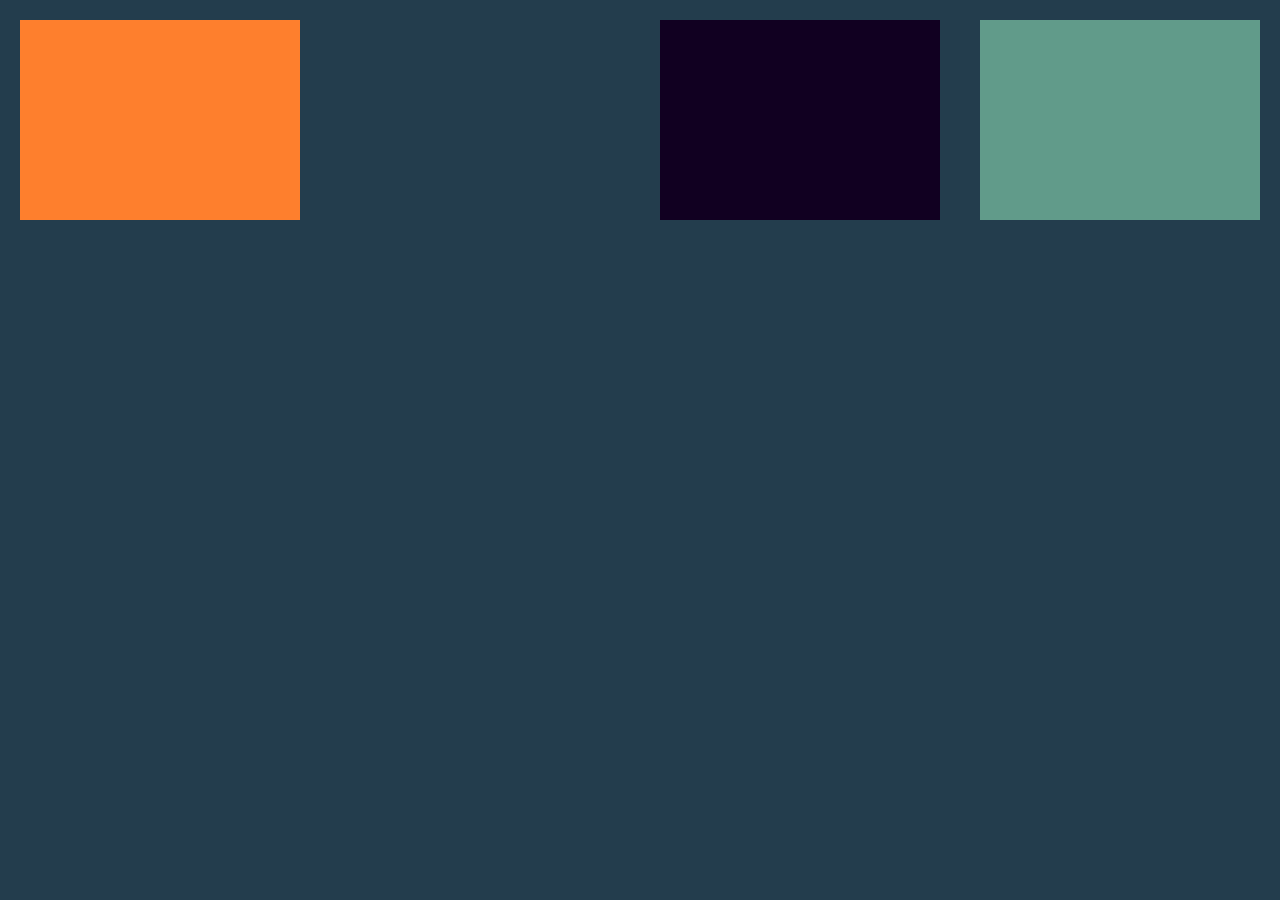
==== index.html @ af76bd1c "Update index.html" ====
<!DOCTYPE html>
<html lang="en">
  <head>
    <meta charset="UTF-8" />
    <meta name="viewport" content="width=device-width, initial-scale=1.0" />
    <title>Color Assignment</title>
    <link rel="stylesheet" href="style.css" />
  </head>
  <body>
    <style>
      body {
        background-color: rgb(35, 61, 77);
      }
      </style>  
    <main class="grid">
      <div class="one"></div>
      <div class="two"></div>
      <div class="three"></div>
      <div class="four"></div>
    </main>

    
  </body>
</html>
---- style.css ----
* {
  box-sizing: border-box;
}
body {
  margin: 0;
}

.grid {
   display: flex; 

}

.grid div {
  flex: 1;
  height: 200px;
  background-color: #cccccc;
  margin: 20px;
}

.grid .one {
  background-color: #FE7F2D;
}

.grid .two {
  background-color: rgb(35, 61, 77);
}

.grid .three {
  background-color: rgba(17,0,33,24);
}

.grid .four {
  background-color: #619B8A;
}
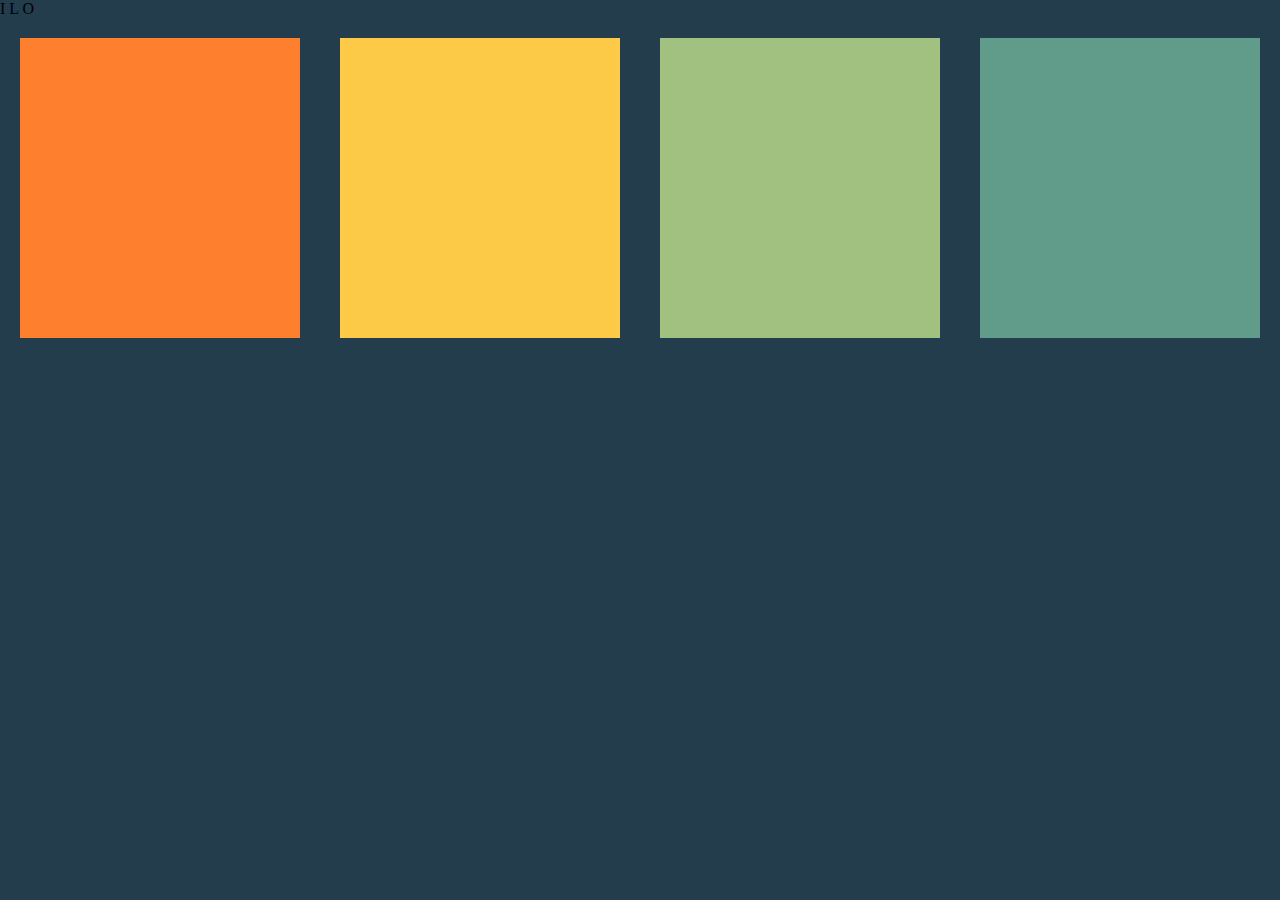
==== commit 38333390: "Update index.html" ====
--- a/index.html
+++ b/index.html
@@ -7,6 +7,11 @@
     <link rel="stylesheet" href="style.css" />
   </head>
   <body>
+    <div class="word">
+<span>I</span>
+<span>L</span>
+<span>O</span>
+    </div>
     <style>
       body {
         background-color: rgb(35, 61, 77);
--- a/style.css
+++ b/style.css
@@ -12,7 +12,7 @@
 
 .grid div {
   flex: 1;
-  height: 200px;
+  height: 300px;
   background-color: #cccccc;
   margin: 20px;
 }
@@ -22,11 +22,11 @@
 }
 
 .grid .two {
-  background-color: rgb(35, 61, 77);
+  background-color: rgb(252, 202, 70);
 }
 
 .grid .three {
-  background-color: rgba(17,0,33,24);
+  background-color: #A1C181;
 }
 
 .grid .four {
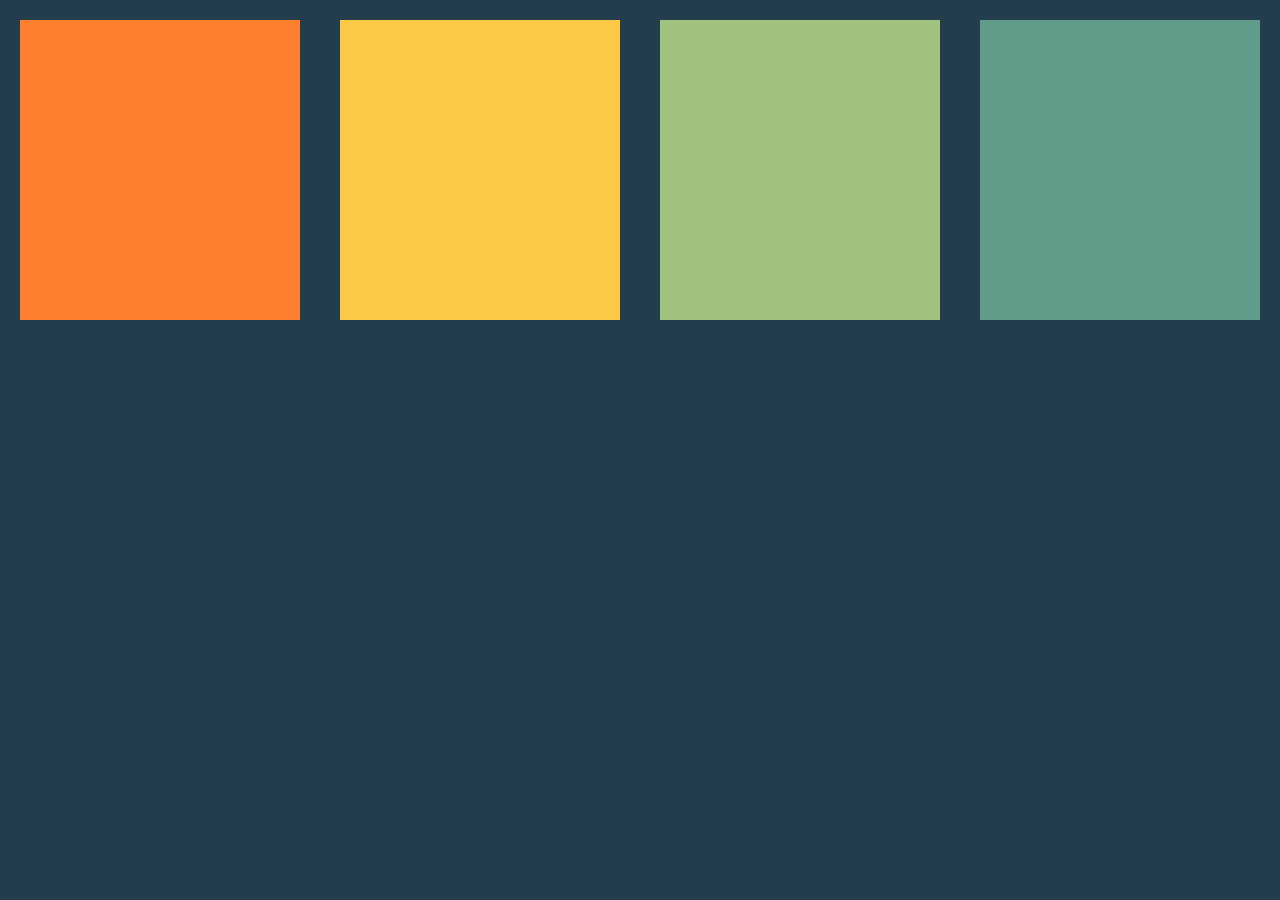
==== commit ab0be5dd: "Update index.html" ====
--- a/index.html
+++ b/index.html
@@ -7,12 +7,8 @@
     <link rel="stylesheet" href="style.css" />
   </head>
   <body>
-    <div class="word">
-<span>I</span>
-<span>L</span>
-<span>O</span>
-    </div>
-    <style>
+  
+  <style>
       body {
         background-color: rgb(35, 61, 77);
       }
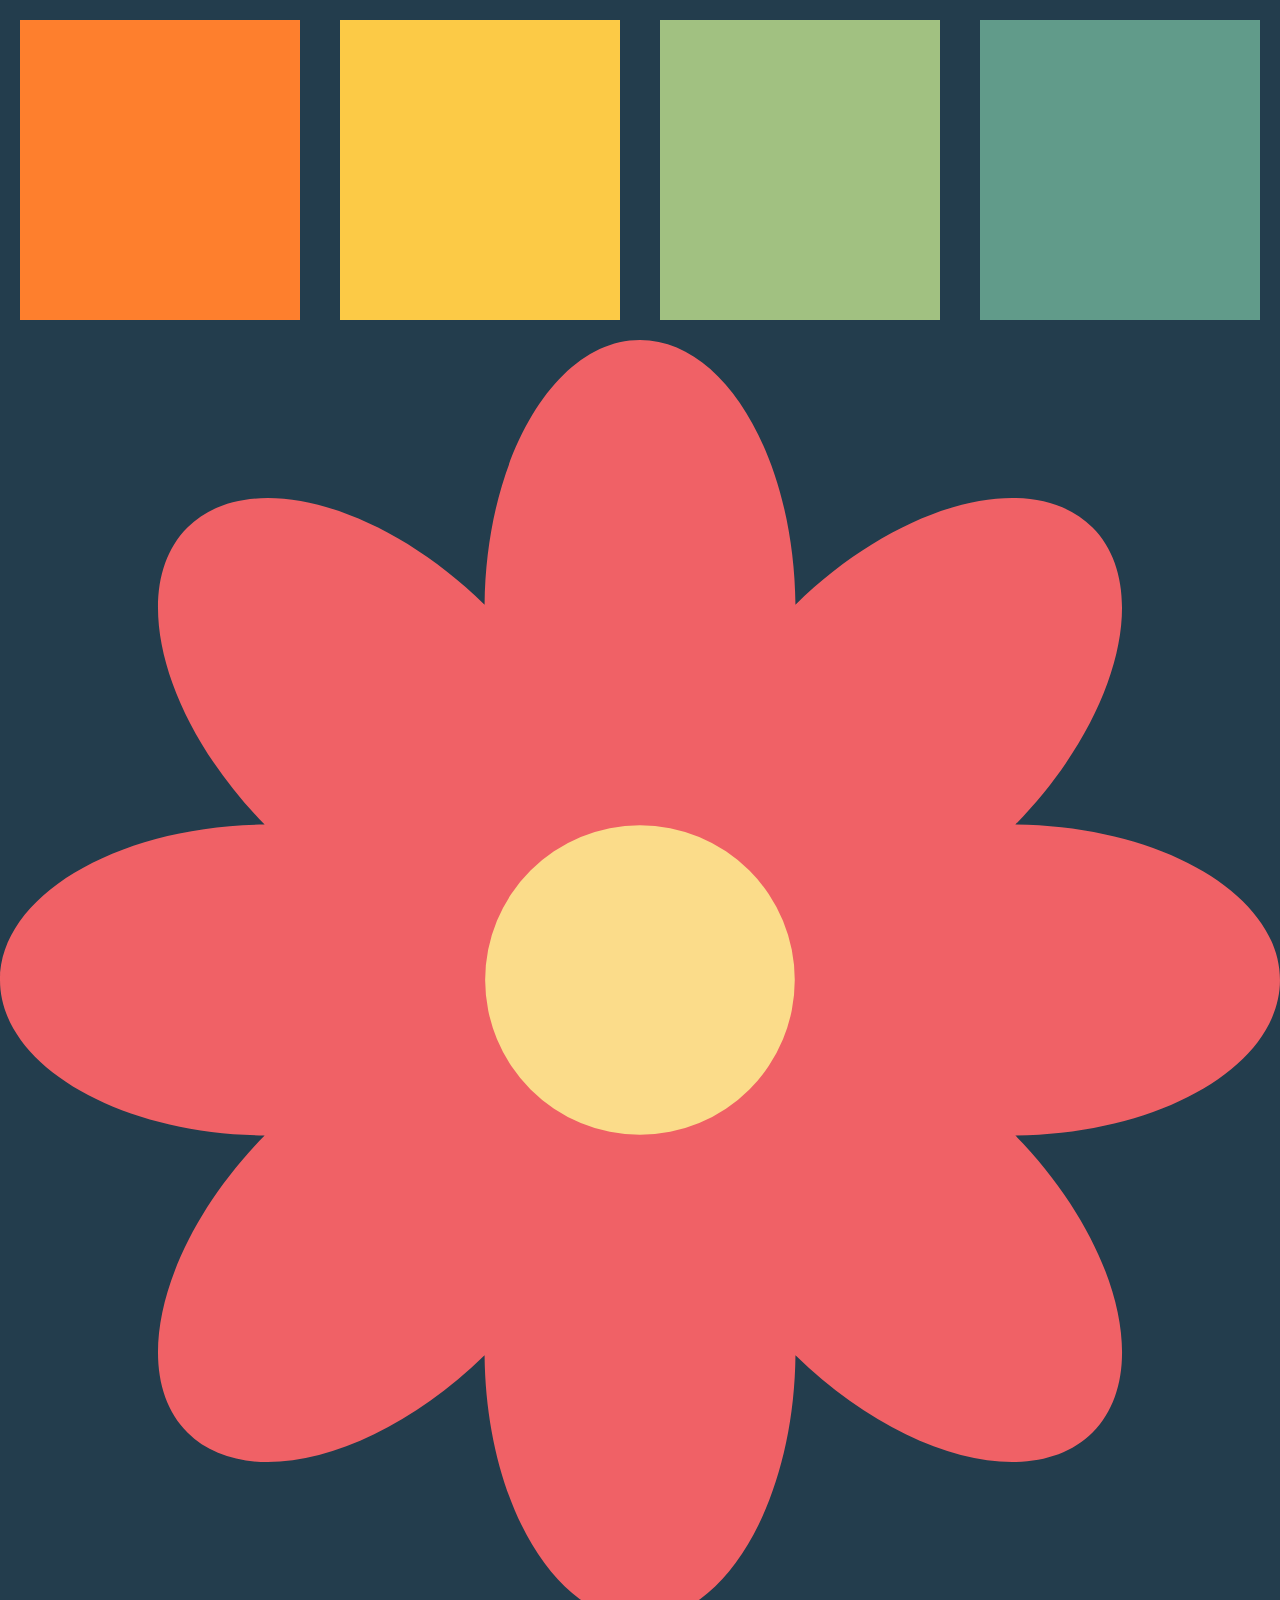
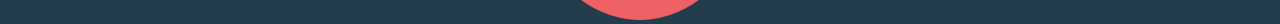
==== commit 74c6e2f0: "Update index.html" ====
--- a/index.html
+++ b/index.html
@@ -4,7 +4,7 @@
     <meta charset="UTF-8" />
     <meta name="viewport" content="width=device-width, initial-scale=1.0" />
     <title>Color Assignment</title>
-    <link rel="stylesheet" href="style.css" />
+     <link rel="stylesheet" href="style.css" />
   </head>
   <body>
   
@@ -13,13 +13,17 @@
         background-color: rgb(35, 61, 77);
       }
       </style>  
+      
     <main class="grid">
       <div class="one"></div>
       <div class="two"></div>
       <div class="three"></div>
       <div class="four"></div>
     </main>
-
+    <div class="flower-box">
+      <svg xmlns="http://www.w3.org/2000/svg" viewBox="0 0 671.2 671.23"><defs><style>.cls-1{fill:#f06166;}.cls-1,.cls-2{fill-rule:evenodd;}.cls-2{fill:#fbdc8a;}</style></defs><title>flower</title><g id="Layer_2" data-name="Layer 2"><g id="flower"><path id="_Compound_Path_" data-name="&lt;Compound Path&gt;" class="cls-1" d="M98.29,572.91C66.81,541.43,85,472.06,138.77,417.14,61.89,416.32,0,380.14,0,335.63s61.89-80.73,138.77-81.54C85,199.17,66.81,129.8,98.29,98.32S199.16,85,254.1,138.78C254.88,61.89,291.07,0,335.61,0s80.72,61.92,81.52,138.78c54.93-53.79,124.3-72,155.78-40.46s13.32,100.85-40.47,155.77c76.86.81,138.76,37,138.76,81.54s-61.9,80.72-138.76,81.51c53.79,54.92,72,124.29,40.47,155.79s-100.86,13.28-155.78-40.49c-.8,76.87-37,138.79-81.52,138.79s-80.73-61.92-81.51-138.79c-54.94,53.77-124.3,72-155.81,40.49v0ZM276.19,311a49.41,49.41,0,0,1,0,49.22A49.59,49.59,0,0,1,311,395a49.66,49.66,0,0,1,49.23,0A49.67,49.67,0,0,1,395,360.21,49.64,49.64,0,0,1,395,311a49.46,49.46,0,0,1-34.77-34.79,49.4,49.4,0,0,1-49.23,0A49.38,49.38,0,0,1,276.19,311Z"/></g><g id="Layer_2-2" data-name="Layer 2"><path id="_Path_" data-name="&lt;Path&gt;" class="cls-2" d="M335.59,416.79A81.18,81.18,0,1,0,254.4,335.6,81.34,81.34,0,0,0,335.59,416.79Z"/></g></g></svg>
+    </div>
+    
     
   </body>
 </html>
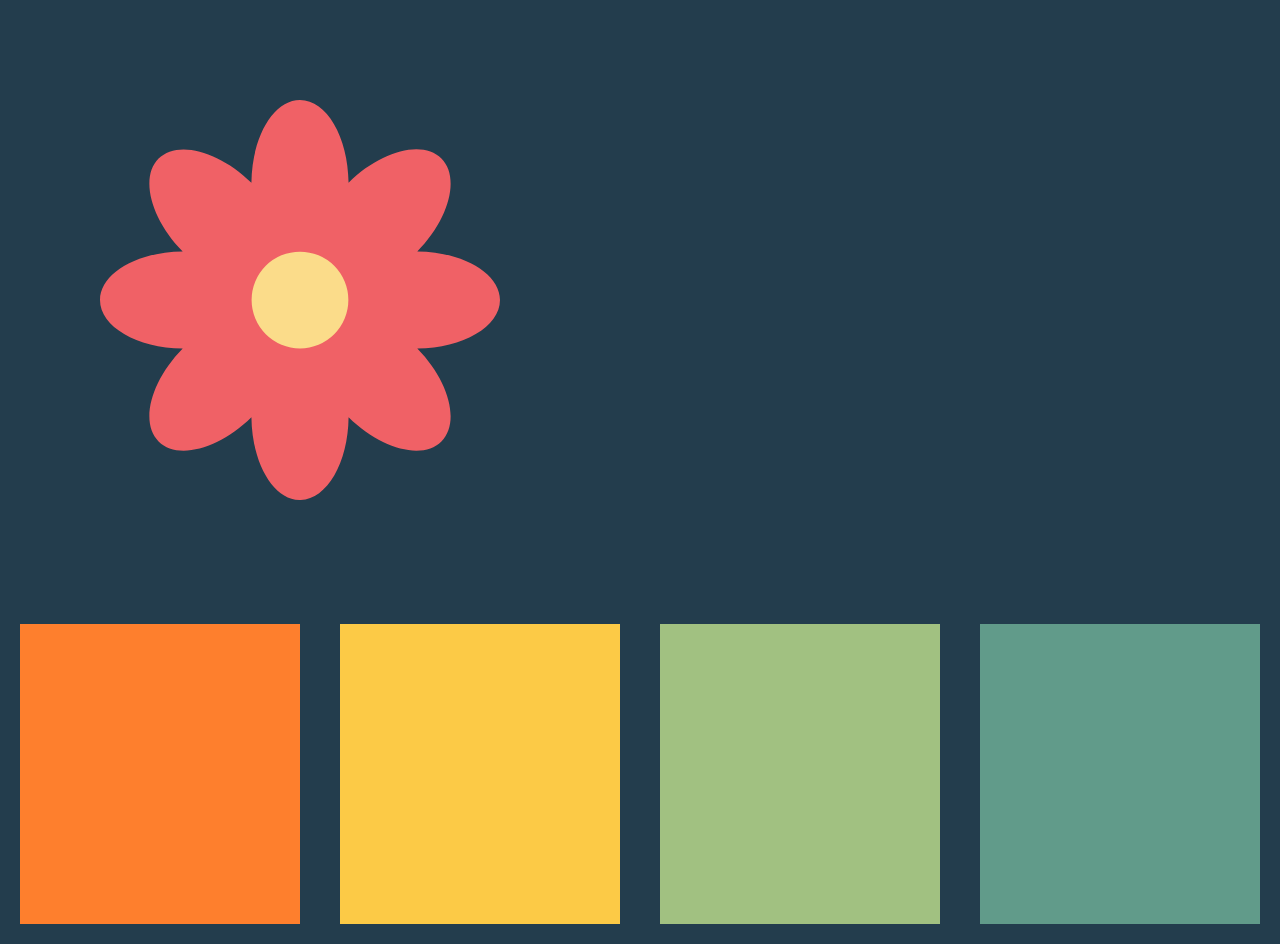
==== commit e9b9206b: "Update index.html" ====
--- a/index.html
+++ b/index.html
@@ -7,7 +7,9 @@
      <link rel="stylesheet" href="style.css" />
   </head>
   <body>
-  
+    <div class="flower-box">
+      <svg xmlns="http://www.w3.org/2000/svg" viewBox="0 0 671.2 671.23"><defs><style>.cls-1{fill:#f06166;}.cls-1,.cls-2{fill-rule:evenodd;}.cls-2{fill:#fbdc8a;}</style></defs><title>flower</title><g id="Layer_2" data-name="Layer 2"><g id="flower"><path id="_Compound_Path_" data-name="&lt;Compound Path&gt;" class="cls-1" d="M98.29,572.91C66.81,541.43,85,472.06,138.77,417.14,61.89,416.32,0,380.14,0,335.63s61.89-80.73,138.77-81.54C85,199.17,66.81,129.8,98.29,98.32S199.16,85,254.1,138.78C254.88,61.89,291.07,0,335.61,0s80.72,61.92,81.52,138.78c54.93-53.79,124.3-72,155.78-40.46s13.32,100.85-40.47,155.77c76.86.81,138.76,37,138.76,81.54s-61.9,80.72-138.76,81.51c53.79,54.92,72,124.29,40.47,155.79s-100.86,13.28-155.78-40.49c-.8,76.87-37,138.79-81.52,138.79s-80.73-61.92-81.51-138.79c-54.94,53.77-124.3,72-155.81,40.49v0ZM276.19,311a49.41,49.41,0,0,1,0,49.22A49.59,49.59,0,0,1,311,395a49.66,49.66,0,0,1,49.23,0A49.67,49.67,0,0,1,395,360.21,49.64,49.64,0,0,1,395,311a49.46,49.46,0,0,1-34.77-34.79,49.4,49.4,0,0,1-49.23,0A49.38,49.38,0,0,1,276.19,311Z"/></g><g id="Layer_2-2" data-name="Layer 2"><path id="_Path_" data-name="&lt;Path&gt;" class="cls-2" d="M335.59,416.79A81.18,81.18,0,1,0,254.4,335.6,81.34,81.34,0,0,0,335.59,416.79Z"/></g></g></svg>
+    </div>
   <style>
       body {
         background-color: rgb(35, 61, 77);
@@ -20,9 +22,7 @@
       <div class="three"></div>
       <div class="four"></div>
     </main>
-    <div class="flower-box">
-      <svg xmlns="http://www.w3.org/2000/svg" viewBox="0 0 671.2 671.23"><defs><style>.cls-1{fill:#f06166;}.cls-1,.cls-2{fill-rule:evenodd;}.cls-2{fill:#fbdc8a;}</style></defs><title>flower</title><g id="Layer_2" data-name="Layer 2"><g id="flower"><path id="_Compound_Path_" data-name="&lt;Compound Path&gt;" class="cls-1" d="M98.29,572.91C66.81,541.43,85,472.06,138.77,417.14,61.89,416.32,0,380.14,0,335.63s61.89-80.73,138.77-81.54C85,199.17,66.81,129.8,98.29,98.32S199.16,85,254.1,138.78C254.88,61.89,291.07,0,335.61,0s80.72,61.92,81.52,138.78c54.93-53.79,124.3-72,155.78-40.46s13.32,100.85-40.47,155.77c76.86.81,138.76,37,138.76,81.54s-61.9,80.72-138.76,81.51c53.79,54.92,72,124.29,40.47,155.79s-100.86,13.28-155.78-40.49c-.8,76.87-37,138.79-81.52,138.79s-80.73-61.92-81.51-138.79c-54.94,53.77-124.3,72-155.81,40.49v0ZM276.19,311a49.41,49.41,0,0,1,0,49.22A49.59,49.59,0,0,1,311,395a49.66,49.66,0,0,1,49.23,0A49.67,49.67,0,0,1,395,360.21,49.64,49.64,0,0,1,395,311a49.46,49.46,0,0,1-34.77-34.79,49.4,49.4,0,0,1-49.23,0A49.38,49.38,0,0,1,276.19,311Z"/></g><g id="Layer_2-2" data-name="Layer 2"><path id="_Path_" data-name="&lt;Path&gt;" class="cls-2" d="M335.59,416.79A81.18,81.18,0,1,0,254.4,335.6,81.34,81.34,0,0,0,335.59,416.79Z"/></g></g></svg>
-    </div>
+    
     
     
   </body>
--- a/style.css
+++ b/style.css
@@ -32,5 +32,8 @@
 .grid .four {
   background-color: #619B8A;
 }
+.flower-box {
+  width: 400px;
+  margin: 100px;
+}
 
-
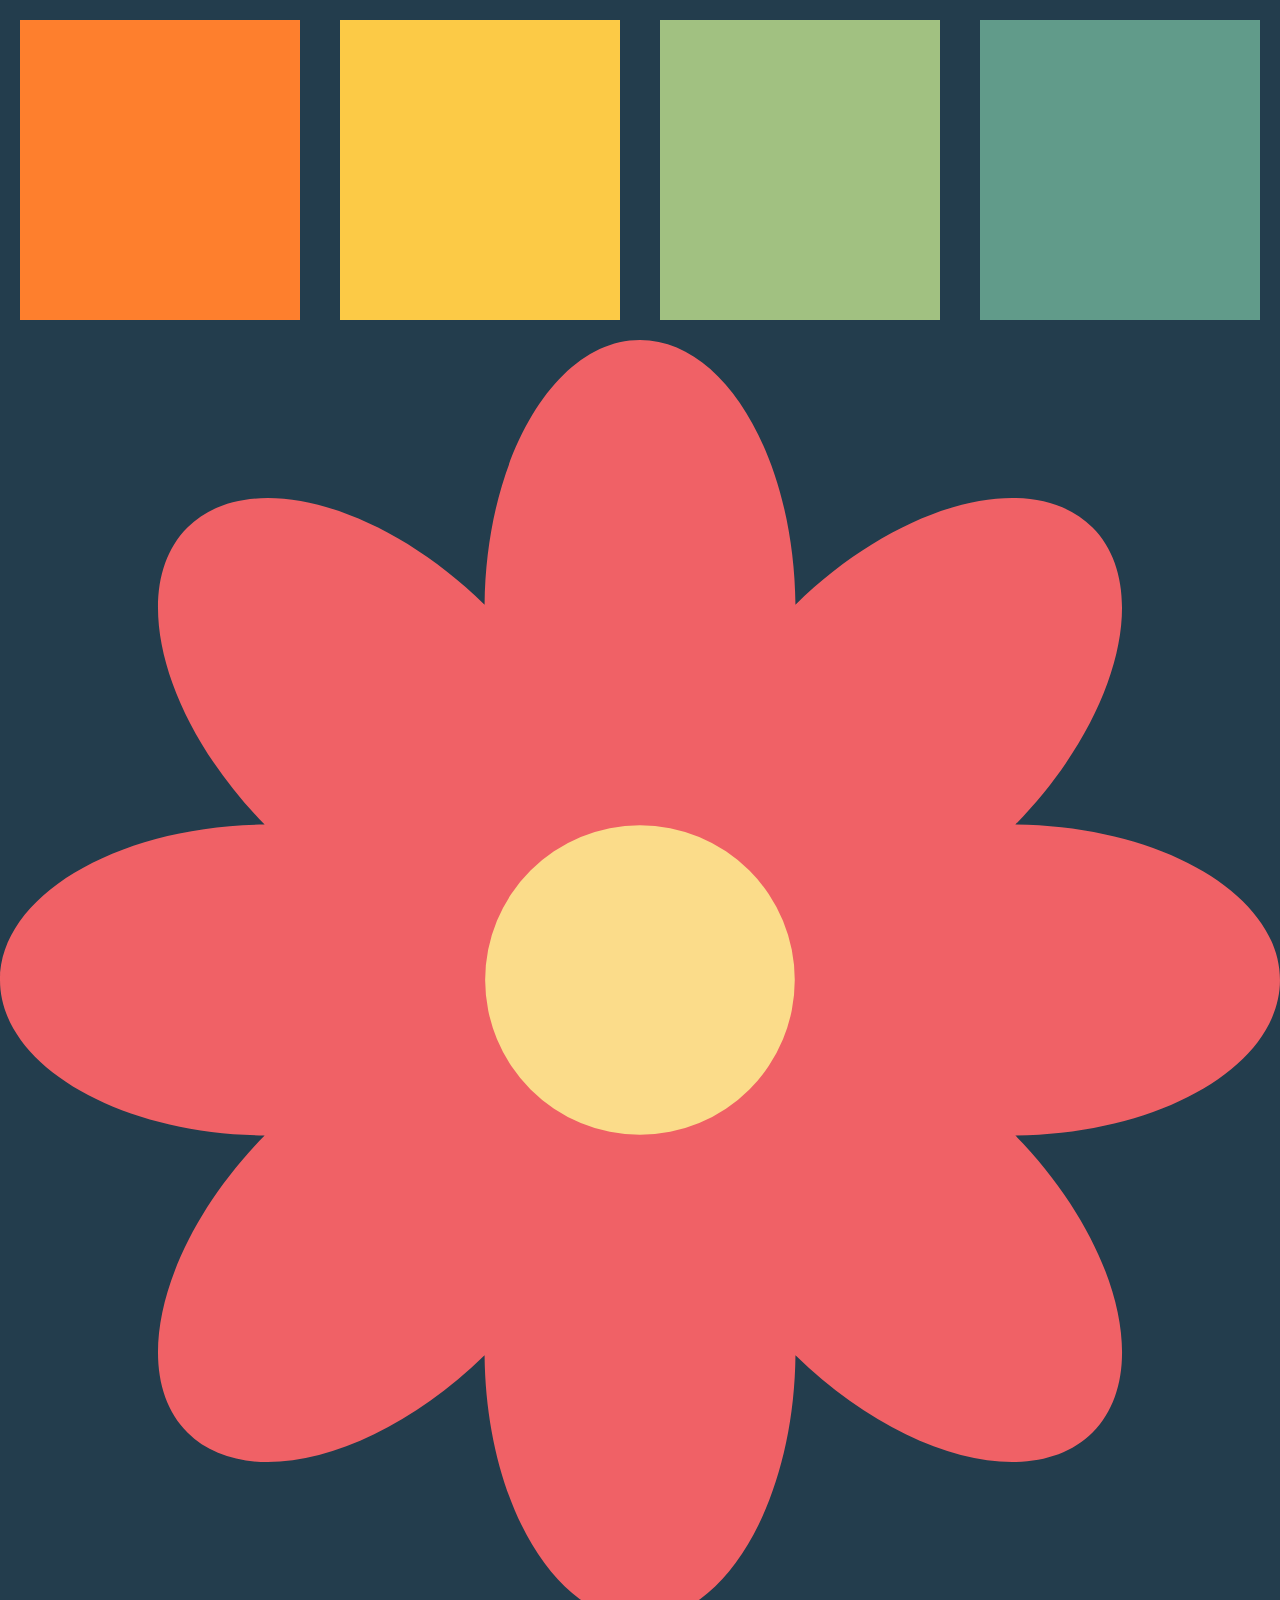
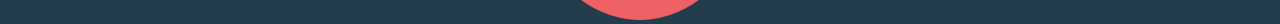
==== commit 1bfbb1ee: "Update index.html" ====
--- a/index.html
+++ b/index.html
@@ -7,9 +7,7 @@
      <link rel="stylesheet" href="style.css" />
   </head>
   <body>
-    <div class="flower-box">
-      <svg xmlns="http://www.w3.org/2000/svg" viewBox="0 0 671.2 671.23"><defs><style>.cls-1{fill:#f06166;}.cls-1,.cls-2{fill-rule:evenodd;}.cls-2{fill:#fbdc8a;}</style></defs><title>flower</title><g id="Layer_2" data-name="Layer 2"><g id="flower"><path id="_Compound_Path_" data-name="&lt;Compound Path&gt;" class="cls-1" d="M98.29,572.91C66.81,541.43,85,472.06,138.77,417.14,61.89,416.32,0,380.14,0,335.63s61.89-80.73,138.77-81.54C85,199.17,66.81,129.8,98.29,98.32S199.16,85,254.1,138.78C254.88,61.89,291.07,0,335.61,0s80.72,61.92,81.52,138.78c54.93-53.79,124.3-72,155.78-40.46s13.32,100.85-40.47,155.77c76.86.81,138.76,37,138.76,81.54s-61.9,80.72-138.76,81.51c53.79,54.92,72,124.29,40.47,155.79s-100.86,13.28-155.78-40.49c-.8,76.87-37,138.79-81.52,138.79s-80.73-61.92-81.51-138.79c-54.94,53.77-124.3,72-155.81,40.49v0ZM276.19,311a49.41,49.41,0,0,1,0,49.22A49.59,49.59,0,0,1,311,395a49.66,49.66,0,0,1,49.23,0A49.67,49.67,0,0,1,395,360.21,49.64,49.64,0,0,1,395,311a49.46,49.46,0,0,1-34.77-34.79,49.4,49.4,0,0,1-49.23,0A49.38,49.38,0,0,1,276.19,311Z"/></g><g id="Layer_2-2" data-name="Layer 2"><path id="_Path_" data-name="&lt;Path&gt;" class="cls-2" d="M335.59,416.79A81.18,81.18,0,1,0,254.4,335.6,81.34,81.34,0,0,0,335.59,416.79Z"/></g></g></svg>
-    </div>
+    
   <style>
       body {
         background-color: rgb(35, 61, 77);
@@ -22,7 +20,9 @@
       <div class="three"></div>
       <div class="four"></div>
     </main>
-    
+    <div class="flower-box">
+      <svg xmlns="http://www.w3.org/2000/svg" viewBox="0 0 671.2 671.23"><defs><style>.cls-1{fill:#f06166;}.cls-1,.cls-2{fill-rule:evenodd;}.cls-2{fill:#fbdc8a;}</style></defs><title>flower</title><g id="Layer_2" data-name="Layer 2"><g id="flower"><path id="_Compound_Path_" data-name="&lt;Compound Path&gt;" class="cls-1" d="M98.29,572.91C66.81,541.43,85,472.06,138.77,417.14,61.89,416.32,0,380.14,0,335.63s61.89-80.73,138.77-81.54C85,199.17,66.81,129.8,98.29,98.32S199.16,85,254.1,138.78C254.88,61.89,291.07,0,335.61,0s80.72,61.92,81.52,138.78c54.93-53.79,124.3-72,155.78-40.46s13.32,100.85-40.47,155.77c76.86.81,138.76,37,138.76,81.54s-61.9,80.72-138.76,81.51c53.79,54.92,72,124.29,40.47,155.79s-100.86,13.28-155.78-40.49c-.8,76.87-37,138.79-81.52,138.79s-80.73-61.92-81.51-138.79c-54.94,53.77-124.3,72-155.81,40.49v0ZM276.19,311a49.41,49.41,0,0,1,0,49.22A49.59,49.59,0,0,1,311,395a49.66,49.66,0,0,1,49.23,0A49.67,49.67,0,0,1,395,360.21,49.64,49.64,0,0,1,395,311a49.46,49.46,0,0,1-34.77-34.79,49.4,49.4,0,0,1-49.23,0A49.38,49.38,0,0,1,276.19,311Z"/></g><g id="Layer_2-2" data-name="Layer 2"><path id="_Path_" data-name="&lt;Path&gt;" class="cls-2" d="M335.59,416.79A81.18,81.18,0,1,0,254.4,335.6,81.34,81.34,0,0,0,335.59,416.79Z"/></g></g></svg>
+    </div>
     
     
   </body>
--- a/style.css
+++ b/style.css
@@ -32,8 +32,5 @@
 .grid .four {
   background-color: #619B8A;
 }
-.flower-box {
-  width: 400px;
-  margin: 100px;
-}
 
+
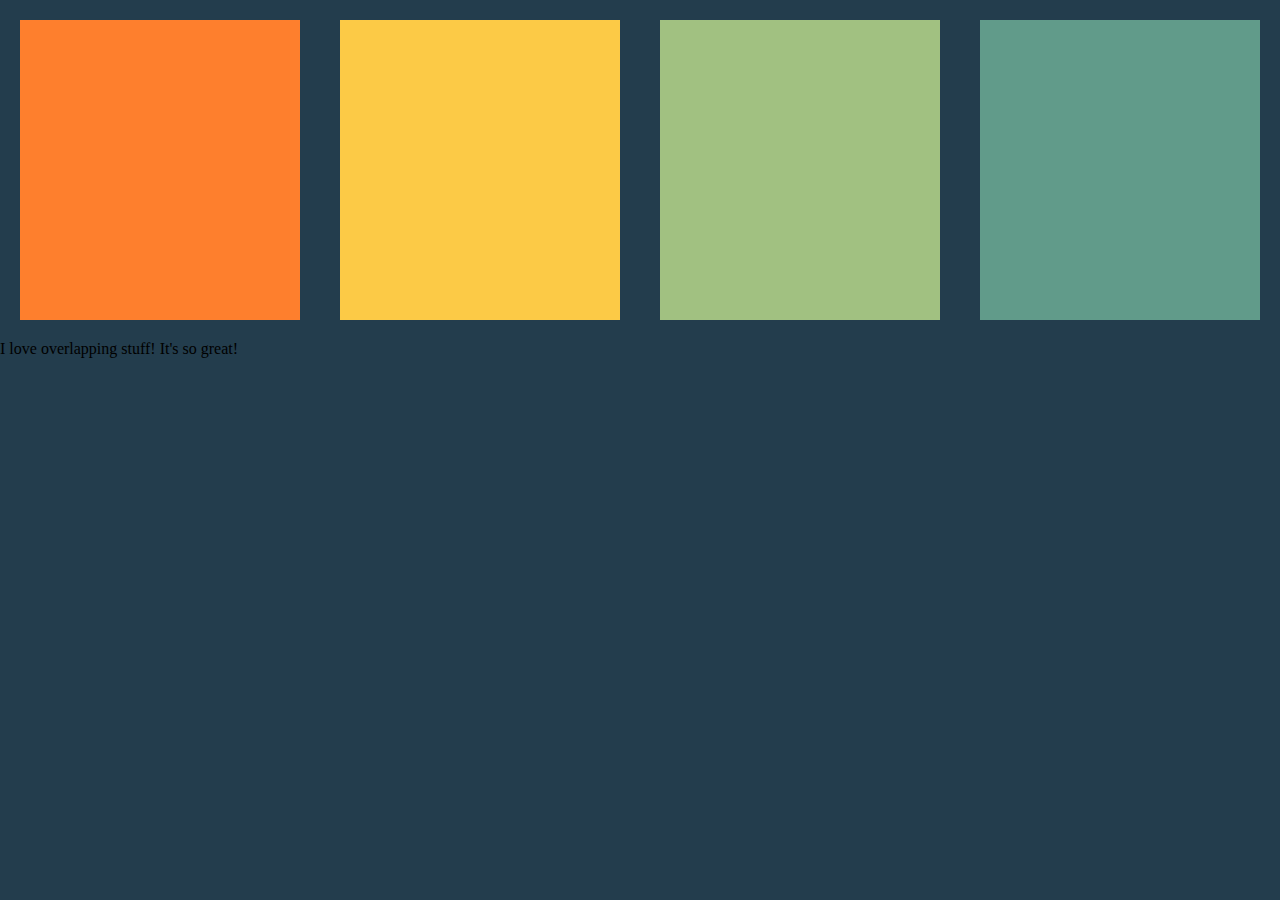
==== commit 30c3c8b0: "Update index.html" ====
--- a/index.html
+++ b/index.html
@@ -20,10 +20,12 @@
       <div class="three"></div>
       <div class="four"></div>
     </main>
-    <div class="flower-box">
-      <svg xmlns="http://www.w3.org/2000/svg" viewBox="0 0 671.2 671.23"><defs><style>.cls-1{fill:#f06166;}.cls-1,.cls-2{fill-rule:evenodd;}.cls-2{fill:#fbdc8a;}</style></defs><title>flower</title><g id="Layer_2" data-name="Layer 2"><g id="flower"><path id="_Compound_Path_" data-name="&lt;Compound Path&gt;" class="cls-1" d="M98.29,572.91C66.81,541.43,85,472.06,138.77,417.14,61.89,416.32,0,380.14,0,335.63s61.89-80.73,138.77-81.54C85,199.17,66.81,129.8,98.29,98.32S199.16,85,254.1,138.78C254.88,61.89,291.07,0,335.61,0s80.72,61.92,81.52,138.78c54.93-53.79,124.3-72,155.78-40.46s13.32,100.85-40.47,155.77c76.86.81,138.76,37,138.76,81.54s-61.9,80.72-138.76,81.51c53.79,54.92,72,124.29,40.47,155.79s-100.86,13.28-155.78-40.49c-.8,76.87-37,138.79-81.52,138.79s-80.73-61.92-81.51-138.79c-54.94,53.77-124.3,72-155.81,40.49v0ZM276.19,311a49.41,49.41,0,0,1,0,49.22A49.59,49.59,0,0,1,311,395a49.66,49.66,0,0,1,49.23,0A49.67,49.67,0,0,1,395,360.21,49.64,49.64,0,0,1,395,311a49.46,49.46,0,0,1-34.77-34.79,49.4,49.4,0,0,1-49.23,0A49.38,49.38,0,0,1,276.19,311Z"/></g><g id="Layer_2-2" data-name="Layer 2"><path id="_Path_" data-name="&lt;Path&gt;" class="cls-2" d="M335.59,416.79A81.18,81.18,0,1,0,254.4,335.6,81.34,81.34,0,0,0,335.59,416.79Z"/></g></g></svg>
-    </div>
-    
+    <div class="parent">
+      <article class="one"></article>
+      <article class="two">I love overlapping stuff! It's so great!</article>
+      <article class="three"></article>
+      <article class="four"></article>
+    </div>   
     
   </body>
 </html>
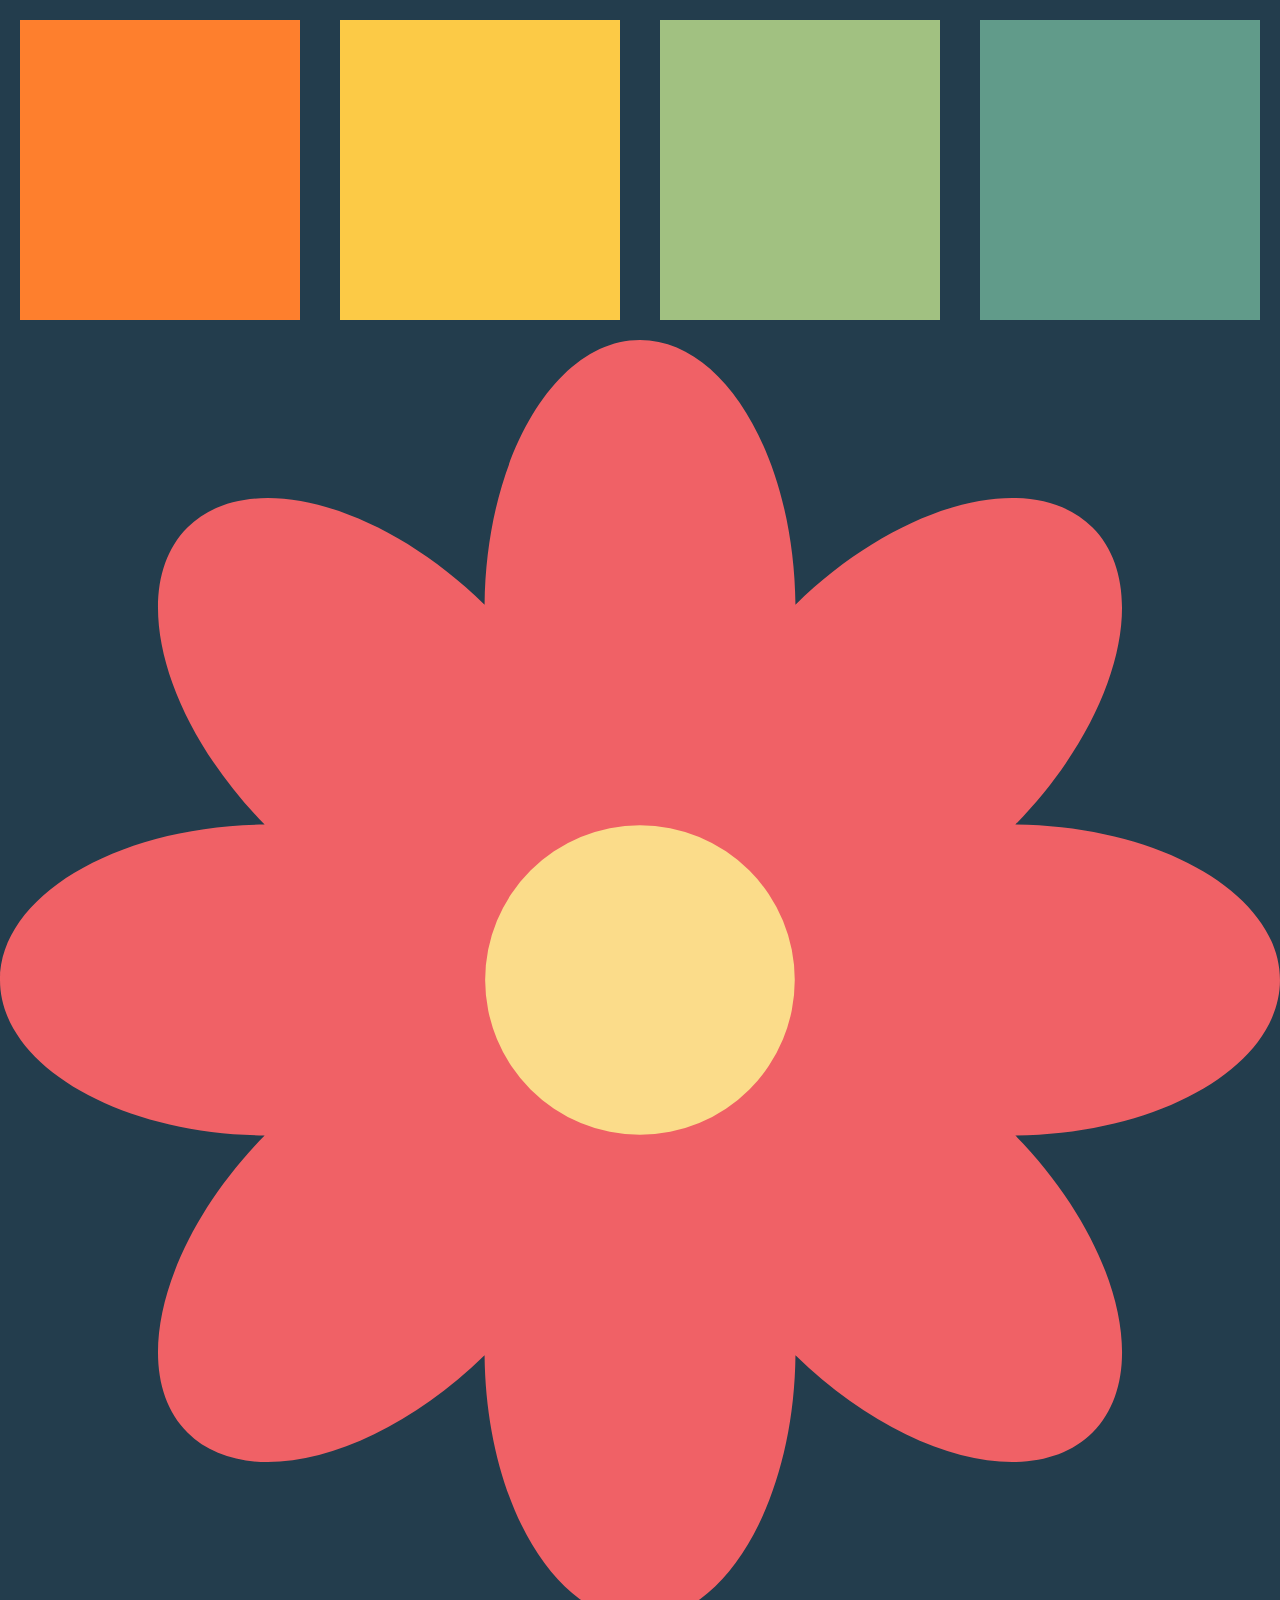
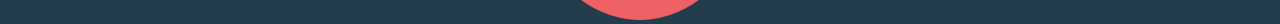
==== commit f31c09c8: "Update index.html" ====
--- a/index.html
+++ b/index.html
@@ -20,12 +20,10 @@
       <div class="three"></div>
       <div class="four"></div>
     </main>
-    <div class="parent">
-      <article class="one"></article>
-      <article class="two">I love overlapping stuff! It's so great!</article>
-      <article class="three"></article>
-      <article class="four"></article>
-    </div>   
+    <div class="flower-box">
+      <svg xmlns="http://www.w3.org/2000/svg" viewBox="0 0 671.2 671.23"><defs><style>.cls-1{fill:#f06166;}.cls-1,.cls-2{fill-rule:evenodd;}.cls-2{fill:#fbdc8a;}</style></defs><title>flower</title><g id="Layer_2" data-name="Layer 2"><g id="flower"><path id="_Compound_Path_" data-name="&lt;Compound Path&gt;" class="cls-1" d="M98.29,572.91C66.81,541.43,85,472.06,138.77,417.14,61.89,416.32,0,380.14,0,335.63s61.89-80.73,138.77-81.54C85,199.17,66.81,129.8,98.29,98.32S199.16,85,254.1,138.78C254.88,61.89,291.07,0,335.61,0s80.72,61.92,81.52,138.78c54.93-53.79,124.3-72,155.78-40.46s13.32,100.85-40.47,155.77c76.86.81,138.76,37,138.76,81.54s-61.9,80.72-138.76,81.51c53.79,54.92,72,124.29,40.47,155.79s-100.86,13.28-155.78-40.49c-.8,76.87-37,138.79-81.52,138.79s-80.73-61.92-81.51-138.79c-54.94,53.77-124.3,72-155.81,40.49v0ZM276.19,311a49.41,49.41,0,0,1,0,49.22A49.59,49.59,0,0,1,311,395a49.66,49.66,0,0,1,49.23,0A49.67,49.67,0,0,1,395,360.21,49.64,49.64,0,0,1,395,311a49.46,49.46,0,0,1-34.77-34.79,49.4,49.4,0,0,1-49.23,0A49.38,49.38,0,0,1,276.19,311Z"/></g><g id="Layer_2-2" data-name="Layer 2"><path id="_Path_" data-name="&lt;Path&gt;" class="cls-2" d="M335.59,416.79A81.18,81.18,0,1,0,254.4,335.6,81.34,81.34,0,0,0,335.59,416.79Z"/></g></g></svg>
+    </div>
+    
     
   </body>
 </html>
